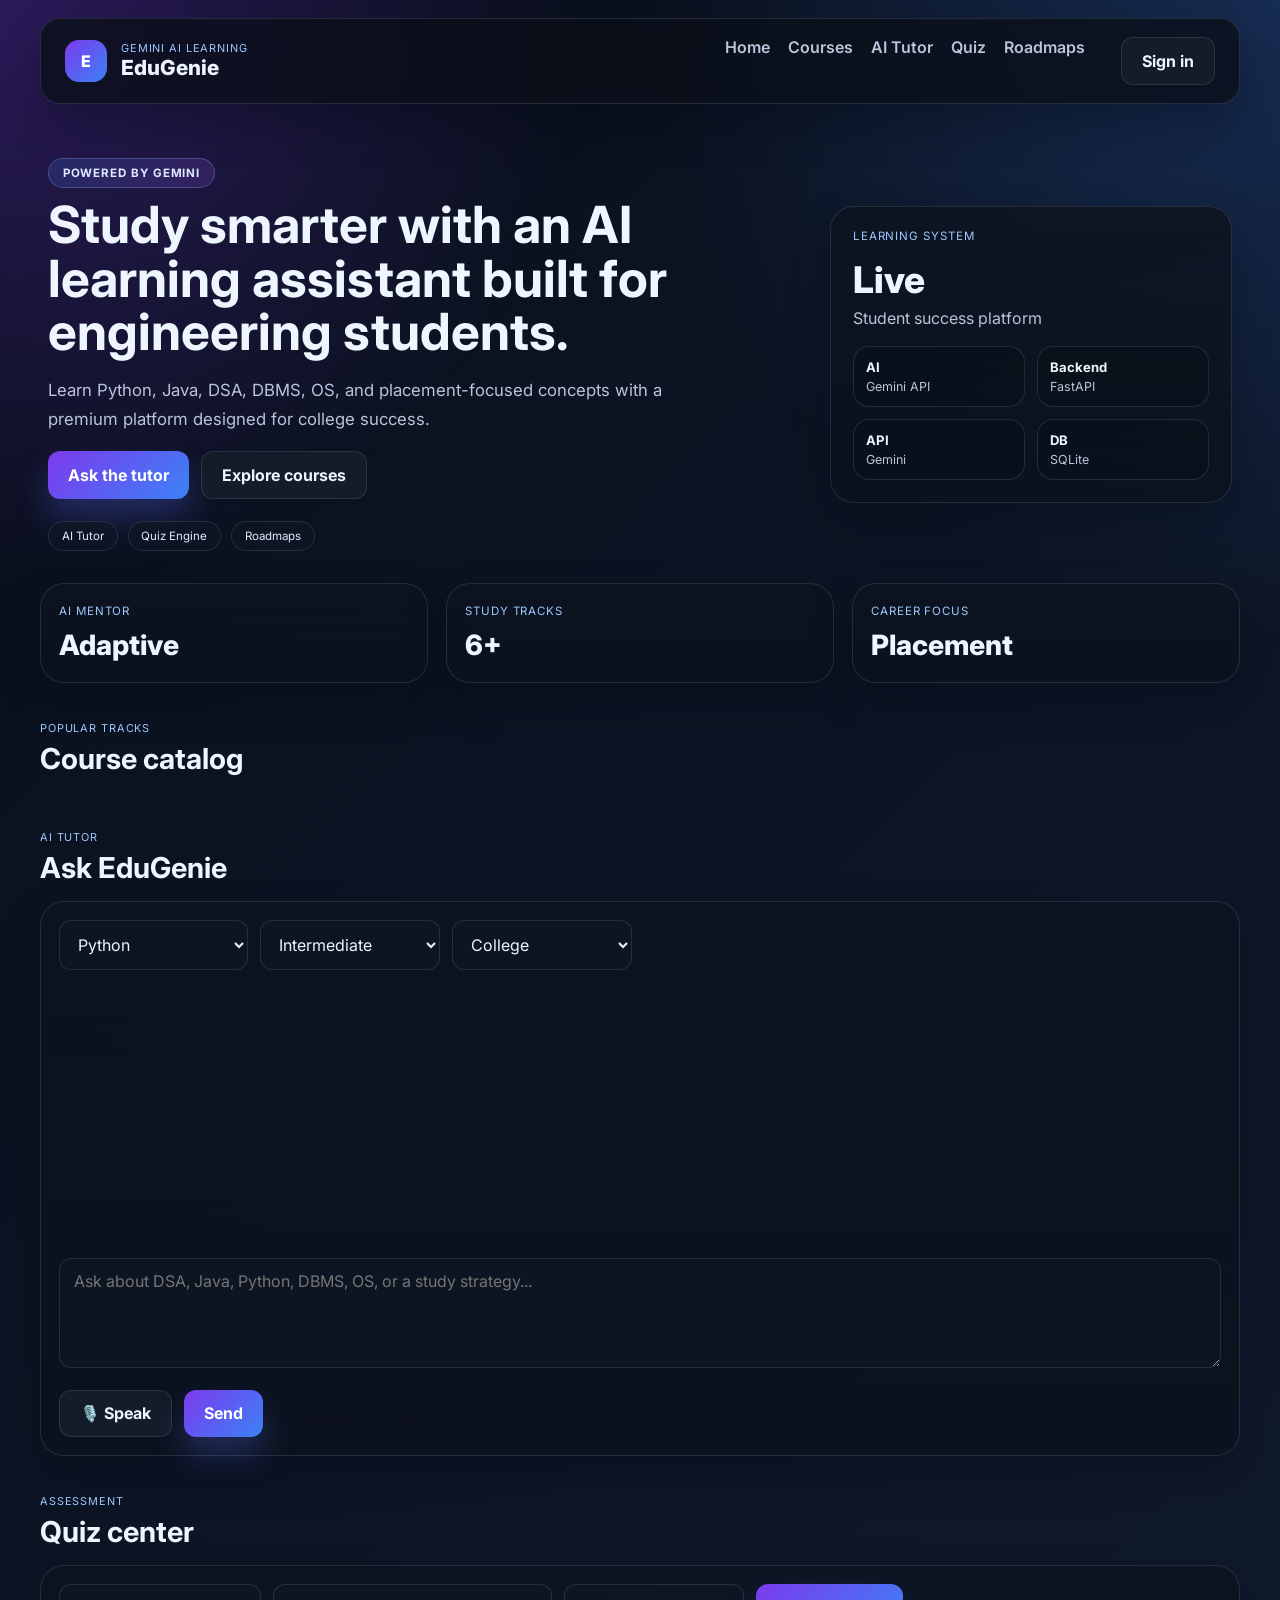
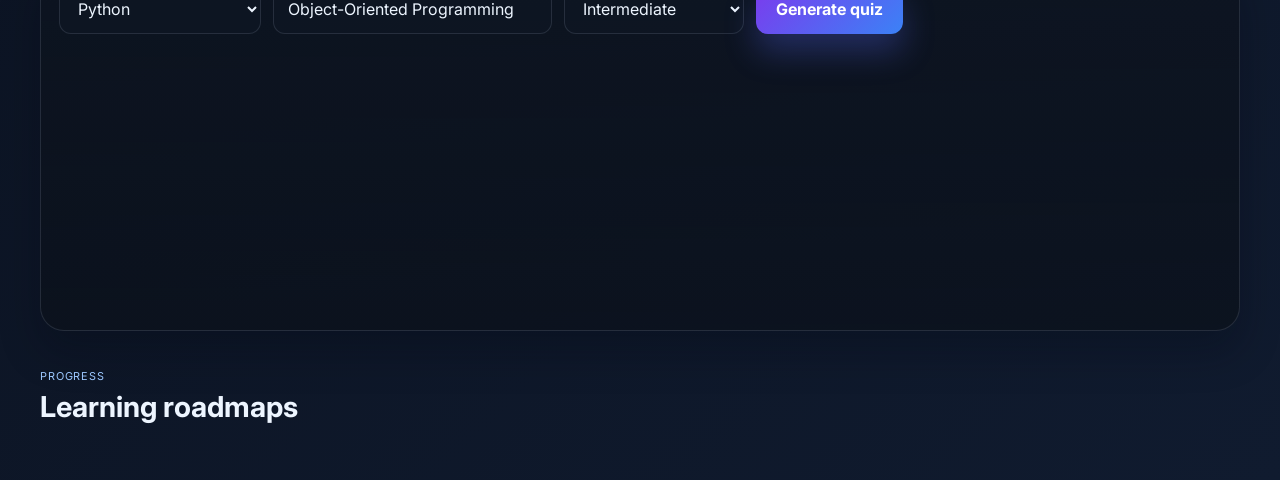
==== templates/index.html @ 33b809d5 "Fix Vercel deployment assets Include the frontend static files and templates required by FastAPI.  R" ====
<!DOCTYPE html>
<html lang="en">
  <head>
    <meta charset="UTF-8" />
    <meta name="viewport" content="width=device-width, initial-scale=1.0" />
    <title>EduGenie</title>
    <link rel="preconnect" href="https://fonts.googleapis.com" />
    <link rel="preconnect" href="https://fonts.gstatic.com" crossorigin />
    <link href="https://fonts.googleapis.com/css2?family=Inter:wght@400;500;600;700;800&display=swap" rel="stylesheet" />
    <link rel="stylesheet" href="/static/styles.css?v=20261003-markdown" />
  </head>
  <body>
    <div class="page-shell">
      <header class="topbar">
        <div class="brand-wrap">
          <div class="brand-icon">E</div>
          <div>
            <div class="eyebrow">Gemini AI Learning</div>
            <div class="brand-name">EduGenie</div>
          </div>
        </div>
        <nav class="nav">
          <a href="#home">Home</a>
          <a href="#courses">Courses</a>
          <a href="#ai-tutor">AI Tutor</a>
          <a href="#quiz">Quiz</a>
          <a href="#roadmaps">Roadmaps</a>
        </nav>
      </header>

      <main>
        <section class="hero" id="home">
          <div class="hero-copy">
            <div class="badge">Powered by Gemini</div>
            <h1>Study smarter with an AI learning assistant built for engineering students.</h1>
            <p>
              Learn Python, Java, DSA, DBMS, OS, and placement-focused concepts with a premium platform designed for college success.
            </p>
            <div class="cta-row">
              <button class="primary" id="scroll-to-chat">Ask the tutor</button>
              <button class="secondary" id="scroll-to-courses">Explore courses</button>
            </div>
            <div class="meta-row">
              <span>AI Tutor</span>
              <span>Quiz Engine</span>
              <span>Roadmaps</span>
            </div>
          </div>
          <div class="hero-panel glass">
            <div class="panel-header">Learning system</div>
            <div class="big-number">Live</div>
            <div class="panel-label">Student success platform</div>
            <div class="mini-grid">
              <div><strong>AI</strong><span>Gemini API</span></div>
              <div><strong>Backend</strong><span>FastAPI</span></div>
              <div><strong>API</strong><span>Gemini</span></div>
              <div><strong>DB</strong><span>SQLite</span></div>
            </div>
          </div>
        </section>

        <section class="stats-row">
          <div class="glass stat-card">
            <div class="stat-label">AI Mentor</div>
            <div class="stat-value">Adaptive</div>
          </div>
          <div class="glass stat-card">
            <div class="stat-label">Study Tracks</div>
            <div class="stat-value">6+</div>
          </div>
          <div class="glass stat-card">
            <div class="stat-label">Career Focus</div>
            <div class="stat-value">Placement</div>
          </div>
        </section>

        <section class="section-block" id="courses">
          <div class="section-head">
            <div>
              <div class="eyebrow">Popular tracks</div>
              <h2>Course catalog</h2>
            </div>
          </div>
          <div id="courses-container" class="course-grid"></div>
        </section>

        <section class="section-block" id="ai-tutor">
          <div class="section-head">
            <div>
              <div class="eyebrow">AI tutor</div>
              <h2>Ask EduGenie</h2>
            </div>
          </div>

          <div class="chat-shell glass">
            <div class="chat-controls">
              <select id="subject-select">
                <option>Python</option>
                <option>Java</option>
                <option>DSA</option>
                <option>DBMS</option>
                <option>OS</option>
                <option>Web Development</option>
              </select>
              <select id="level-select">
                <option>Beginner</option>
                <option selected>Intermediate</option>
                <option>Advanced</option>
              </select>
              <select id="age-select">
                <option>College</option>
                <option>High School</option>
              </select>
            </div>

            <div id="chat-box" class="chat-box"></div>
            <div class="composer">
              <textarea id="chat-input" rows="3" placeholder="Ask about DSA, Java, Python, DBMS, OS, or a study strategy..."></textarea>
              <div class="composer-actions">
                <button id="voice-btn" class="secondary">🎙️ Speak</button>
                <button id="send-btn" class="primary">Send</button>
              </div>
            </div>
          </div>
        </section>

        <section class="section-block" id="quiz">
          <div class="section-head">
            <div>
              <div class="eyebrow">Assessment</div>
              <h2>Quiz center</h2>
            </div>
          </div>

          <div class="quiz-shell glass">
            <div class="quiz-form">
              <select id="quiz-subject">
                <option>Python</option>
                <option>Java</option>
                <option>DSA</option>
                <option>DBMS</option>
                <option>OS</option>
                <option>Computer Networks</option>
              </select>
              <input id="quiz-topic" type="text" value="Object-Oriented Programming" />
              <select id="quiz-level">
                <option>Beginner</option>
                <option selected>Intermediate</option>
                <option>Advanced</option>
              </select>
              <button id="generate-quiz" class="primary">Generate quiz</button>
            </div>
            <div id="quiz-box" class="quiz-box"></div>
          </div>
        </section>

        <section class="section-block" id="roadmaps">
          <div class="section-head">
            <div>
              <div class="eyebrow">Progress</div>
              <h2>Learning roadmaps</h2>
            </div>
          </div>
          <div id="roadmap-container" class="roadmap-grid"></div>
        </section>
      </main>
    </div>

    <script type="module" src="/static/app.js?v=20261003-markdown"></script>
  </body>
</html>
---- static/styles.css ----
:root {
  --bg: #050b14;
  --bg-soft: #0e1725;
  --panel: rgba(16, 23, 36, 0.82);
  --panel-strong: rgba(14, 20, 31, 0.96);
  --line: rgba(148, 163, 184, 0.18);
  --text: #edf5ff;
  --muted: #b9c5da;
  --primary: #7c3aed;
  --secondary: #3b82f6;
  --success: #22c55e;
  --warning: #f59e0b;
  --shadow: 0 20px 40px rgba(3, 7, 18, 0.28);
}

.auth-user {
  max-width: 180px;
  overflow: hidden;
  color: var(--muted);
  font-size: 0.78rem;
  text-overflow: ellipsis;
  white-space: nowrap;
}

.auth-button { white-space: nowrap; }

.auth-backdrop {
  position: fixed;
  z-index: 20;
  inset: 0;
  display: grid;
  place-items: center;
  padding: 18px;
  overflow-y: auto;
  background: rgba(2, 7, 15, 0.78);
  backdrop-filter: blur(8px);
}

.auth-backdrop[hidden] { display: none; }

.auth-dialog {
  position: relative;
  width: min(100%, 430px);
  max-height: calc(100vh - 36px);
  overflow-y: auto;
  overscroll-behavior: contain;
  padding: 30px;
  border: 1px solid var(--line);
  border-radius: 18px;
  background: #101b2b;
  box-shadow: var(--shadow);
}

.auth-dialog h2 { margin: 6px 0 24px; }
.auth-dialog label { display: block; margin: 14px 0 7px; color: var(--muted); }
.auth-dialog input { width: 100%; padding: 12px; border: 1px solid var(--line); border-radius: 9px; background: #09111d; color: var(--text); }
.auth-submit { width: 100%; margin-top: 20px; }
.google-auth-button { width: 100%; margin: 0 0 14px; }
.google-auth-button:disabled { cursor: wait; opacity: 0.7; }
.auth-mode, .auth-reset, .auth-close { border: 0; background: none; color: #a8ceff; cursor: pointer; }
.auth-mode { display: block; margin: 18px auto 0; }
.auth-reset { display: block; margin: 12px auto 0; color: var(--muted); font-size: 0.85rem; }
.auth-close { position: absolute; top: 10px; right: 14px; font-size: 1.6rem; }
.auth-message { min-height: 1.3em; margin: 18px 0 0; color: #a8ceff; font-size: 0.9rem; }

.quiz-options { display: grid; gap: 9px; }
.quiz-option { padding: 11px 13px; border: 1px solid var(--line); border-radius: 9px; background: rgba(7, 14, 24, 0.75); color: var(--text); text-align: left; cursor: pointer; }
.quiz-option:hover:not(:disabled) { border-color: #7cb5ff; }
.quiz-option:disabled { cursor: default; opacity: 0.9; }
.quiz-option.correct { border-color: #22c55e; background: rgba(34, 197, 94, 0.13); }
.quiz-option.incorrect { border-color: #f87171; background: rgba(248, 113, 113, 0.13); }
.quiz-feedback { min-height: 1.3em; margin: 12px 0 0; color: var(--muted); }

@media (max-width: 720px) {
  .auth-user { max-width: 140px; }
  .auth-dialog { padding: 24px 20px; }
}

* { box-sizing: border-box; }

html { scroll-behavior: smooth; }

body {
  margin: 0;
  font-family: 'Inter', sans-serif;
  background:
    radial-gradient(circle at top left, rgba(124, 58, 237, 0.32), transparent 24%),
    radial-gradient(circle at top right, rgba(59, 130, 246, 0.22), transparent 26%),
    linear-gradient(135deg, #050b14 0%, #0b1220 25%, #101b2f 100%);
  color: var(--text);
}

button, input, select, textarea {
  font: inherit;
}

.page-shell {
  width: min(1200px, calc(100% - 30px));
  margin: 18px auto 40px;
}

.topbar {
  display: flex;
  justify-content: space-between;
  align-items: center;
  padding: 18px 24px;
  border: 1px solid var(--line);
  border-radius: 20px;
  background: rgba(10, 16, 26, 0.8);
  box-shadow: var(--shadow);
  backdrop-filter: blur(10px);
}

.brand-wrap {
  display: flex;
  align-items: center;
  gap: 14px;
}

.brand-icon {
  width: 42px;
  height: 42px;
  border-radius: 14px;
  display: grid;
  place-items: center;
  background: linear-gradient(135deg, var(--primary), var(--secondary));
  color: white;
  font-weight: 800;
}

.eyebrow {
  font-size: 0.68rem;
  color: #9cc8ff;
  letter-spacing: 0.08em;
  text-transform: uppercase;
}

.brand-name {
  font-size: 1.3rem;
  font-weight: 800;
}

.nav {
  display: flex;
  gap: 18px;
  flex-wrap: wrap;
}

.nav a {
  text-decoration: none;
  color: var(--muted);
  font-weight: 600;
}

.hero {
  display: grid;
  grid-template-columns: 1.7fr 0.9fr;
  gap: 22px;
  align-items: center;
  margin-top: 26px;
  padding: 28px 8px 8px;
}

.hero-copy h1 {
  font-size: clamp(2.4rem, 4vw, 4rem);
  line-height: 1.05;
  margin: 10px 0 14px;
}

.hero-copy h2 {
  margin: 0 0 10px;
  font-size: clamp(1.5rem, 2vw, 2rem);
}

.hero-copy p {
  font-size: 1.05rem;
  color: var(--muted);
  max-width: 650px;
  line-height: 1.7;
}

.badge {
  display: inline-block;
  border-radius: 999px;
  background: linear-gradient(135deg, rgba(59,130,246,0.18), rgba(168,85,247,0.18));
  border: 1px solid rgba(147,197,253,0.25);
  padding: 0.45rem 0.85rem;
  color: #dfeaff;
  font-size: 0.72rem;
  letter-spacing: 0.08em;
  text-transform: uppercase;
  font-weight: 700;
}

.cta-row, .composer-actions {
  display: flex;
  gap: 12px;
  margin-top: 18px;
  flex-wrap: wrap;
}

button, .btn-link {
  border: none;
  border-radius: 12px;
  cursor: pointer;
  padding: 0.8rem 1.25rem;
  font-weight: 700;
  transition: transform 0.15s ease;
  text-decoration: none;
  display: inline-block;
}

button:hover, .btn-link:hover {
  transform: translateY(-1px);
}

.primary {
  background: linear-gradient(135deg, var(--primary), var(--secondary));
  color: white;
  box-shadow: 0 18px 32px rgba(90, 109, 255, 0.28);
}

.secondary {
  background: rgba(23, 31, 43, 0.86);
  color: var(--text);
  border: 1px solid var(--line);
}

.meta-row {
  display: flex;
  gap: 10px;
  flex-wrap: wrap;
  margin-top: 22px;
}

.meta-row span {
  border: 1px solid var(--line);
  background: rgba(15, 23, 36, 0.72);
  padding: 0.45rem 0.8rem;
  border-radius: 999px;
  font-size: 0.72rem;
  color: #dfeaff;
}

.glass {
  background: linear-gradient(180deg, rgba(13, 20, 32, 0.88), rgba(11, 17, 27, 0.76));
  border: 1px solid var(--line);
  border-radius: 24px;
  box-shadow: var(--shadow);
}

.hero-panel {
  padding: 22px;
}

.panel-header {
  color: #9cc8ff;
  text-transform: uppercase;
  font-size: 0.72rem;
  letter-spacing: 0.08em;
}

.big-number {
  font-size: 2.3rem;
  font-weight: 800;
  margin: 14px 0 6px;
}

.panel-label {
  color: var(--muted);
  margin-bottom: 18px;
}

.mini-grid {
  display: grid;
  grid-template-columns: 1fr 1fr;
  gap: 12px;
}

.mini-grid div {
  display: flex;
  flex-direction: column;
  background: rgba(11, 17, 27, 0.8);
  border: 1px solid var(--line);
  border-radius: 16px;
  padding: 12px;
}

.mini-grid strong {
  font-size: 0.82rem;
  margin-bottom: 4px;
}

.mini-grid span {
  color: var(--muted);
  font-size: 0.78rem;
}

.stats-row {
  display: grid;
  grid-template-columns: repeat(3, minmax(0, 1fr));
  gap: 18px;
  margin-top: 24px;
}

.stat-card {
  padding: 20px 18px;
}

.stat-label {
  text-transform: uppercase;
  letter-spacing: 0.08em;
  color: #9cc8ff;
  font-size: 0.72rem;
}

.stat-value {
  font-size: 1.75rem;
  font-weight: 800;
  margin-top: 10px;
}

.section-block {
  margin-top: 38px;
}

.section-head {
  display: flex;
  justify-content: space-between;
  align-items: center;
  margin-bottom: 16px;
}

.section-head h2 {
  margin: 6px 0 0;
  font-size: clamp(1.8rem, 2.2vw, 2.6rem);
}

.course-grid, .roadmap-grid, .feature-grid, .path-grid {
  display: grid;
  grid-template-columns: repeat(3, minmax(0, 1fr));
  gap: 18px;
}

.course-card, .roadmap-card, .feature-card, .path-card, .info-card {
  background: linear-gradient(180deg, rgba(13, 20, 32, 0.9), rgba(11, 17, 27, 0.75));
  border: 1px solid var(--line);
  border-radius: 22px;
  padding: 18px;
  box-shadow: var(--shadow);
}

.meta {
  font-size: 0.72rem;
  letter-spacing: 0.06em;
  text-transform: uppercase;
  color: #9cc8ff;
  margin-bottom: 10px;
}

.course-card h3, .roadmap-card h3, .feature-card h3, .path-card h3 {
  margin: 0 0 8px;
}

.course-card p, .roadmap-card li, .feature-card p, .path-card p {
  color: var(--muted);
  line-height: 1.6;
}

.tags {
  display: flex;
  flex-wrap: wrap;
  gap: 8px;
  margin-top: 16px;
}

.tag {
  border-radius: 999px;
  background: rgba(96, 165, 250, 0.12);
  border: 1px solid rgba(147, 197, 253, 0.2);
  color: #dbeafe;
  padding: 0.35rem 0.7rem;
  font-size: 0.72rem;
  font-weight: 700;
}

.chat-shell, .quiz-shell {
  padding: 18px;
}

.chat-controls, .quiz-form {
  display: flex;
  gap: 12px;
  flex-wrap: wrap;
  margin-bottom: 14px;
}

select, input, textarea {
  background: rgba(15, 23, 36, 0.76);
  border: 1px solid var(--line);
  border-radius: 12px;
  color: var(--text);
  padding: 0.8rem 0.9rem;
}

select, input {
  min-width: 180px;
}

textarea {
  width: 100%;
  resize: vertical;
  min-height: 110px;
}

.chat-box, .quiz-box {
  min-height: 260px;
  max-height: 420px;
  overflow-y: auto;
  display: flex;
  flex-direction: column;
  gap: 12px;
  padding-right: 4px;
}

.message {
  padding: 14px 16px;
  border-radius: 18px;
  border: 1px solid var(--line);
  background: rgba(15, 23, 36, 0.8);
  max-width: 85%;
  line-height: 1.6;
  white-space: pre-line;
}

.message.user {
  align-self: flex-end;
  background: rgba(34, 197, 94, 0.09);
  border-color: rgba(34, 197, 94, 0.18);
}

.message.assistant {
  align-self: flex-start;
  background: rgba(124, 58, 237, 0.08);
  border-color: rgba(124, 58, 237, 0.18);
}

.markdown-content > :first-child {
  margin-top: 0;
}

.markdown-content > :last-child {
  margin-bottom: 0;
}

.markdown-content p,
.markdown-content ul,
.markdown-content ol,
.markdown-content blockquote {
  line-height: 1.7;
}

.markdown-content ul,
.markdown-content ol {
  padding-left: 1.5rem;
}

.markdown-content pre {
  overflow-x: auto;
  padding: 12px 14px;
  border: 1px solid var(--line);
  border-radius: 10px;
  background: rgba(5, 10, 18, 0.75);
  white-space: pre;
}

.markdown-content :not(pre) > code {
  padding: 0.12em 0.35em;
  border-radius: 5px;
  background: rgba(148, 163, 184, 0.16);
}

.markdown-content a {
  color: #a8ceff;
}

.markdown-content blockquote {
  margin-left: 0;
  padding-left: 14px;
  border-left: 3px solid #7c3aed;
  color: var(--muted);
}

.quiz-feedback p {
  margin-bottom: 8px;
}

.composer {
  margin-top: 14px;
}

.summary-box, .quiz-box, .path-output {
  margin-top: 18px;
}

.summary-box {
  border: 1px solid var(--line);
  border-radius: 18px;
  background: rgba(15, 23, 36, 0.8);
  padding: 18px;
  color: var(--muted);
  line-height: 1.7;
  white-space: pre-line;
}

.path-output {
  border: 1px solid var(--line);
  border-radius: 18px;
  background: rgba(15, 23, 36, 0.8);
  padding: 18px;
  color: var(--muted);
  line-height: 1.8;
}

.path-output > h3 {
  margin-top: 0;
}

.path-output > .path-grid {
  margin-top: 16px;
}

.path-card h4 {
  margin: 16px 0 6px;
}

.path-card ul {
  margin: 0;
  padding-left: 20px;
}

.path-card li {
  color: var(--muted);
  line-height: 1.6;
}

.quiz-item {
  border: 1px solid var(--line);
  border-radius: 18px;
  background: rgba(15, 23, 36, 0.8);
  padding: 16px;
}

.quiz-item h4 {
  margin-top: 0;
}

.quiz-options {
  display: grid;
  gap: 8px;
  margin-top: 12px;
}

.quiz-option {
  display: flex;
  align-items: center;
  gap: 10px;
  background: rgba(11, 17, 27, 0.7);
  border: 1px solid var(--line);
  padding: 10px 12px;
  border-radius: 12px;
  color: var(--text);
}

.quiz-option.correct {
  border-color: rgba(34, 197, 94, 0.3);
  background: rgba(34, 197, 94, 0.08);
}

.quiz-option.incorrect {
  border-color: rgba(239, 68, 68, 0.3);
  background: rgba(239, 68, 68, 0.08);
}

@media (max-width: 900px) {
  .hero { grid-template-columns: 1fr; }
  .course-grid, .roadmap-grid, .feature-grid, .path-grid, .stats-row { grid-template-columns: 1fr; }
  .topbar { flex-direction: column; align-items: flex-start; gap: 14px; }
}
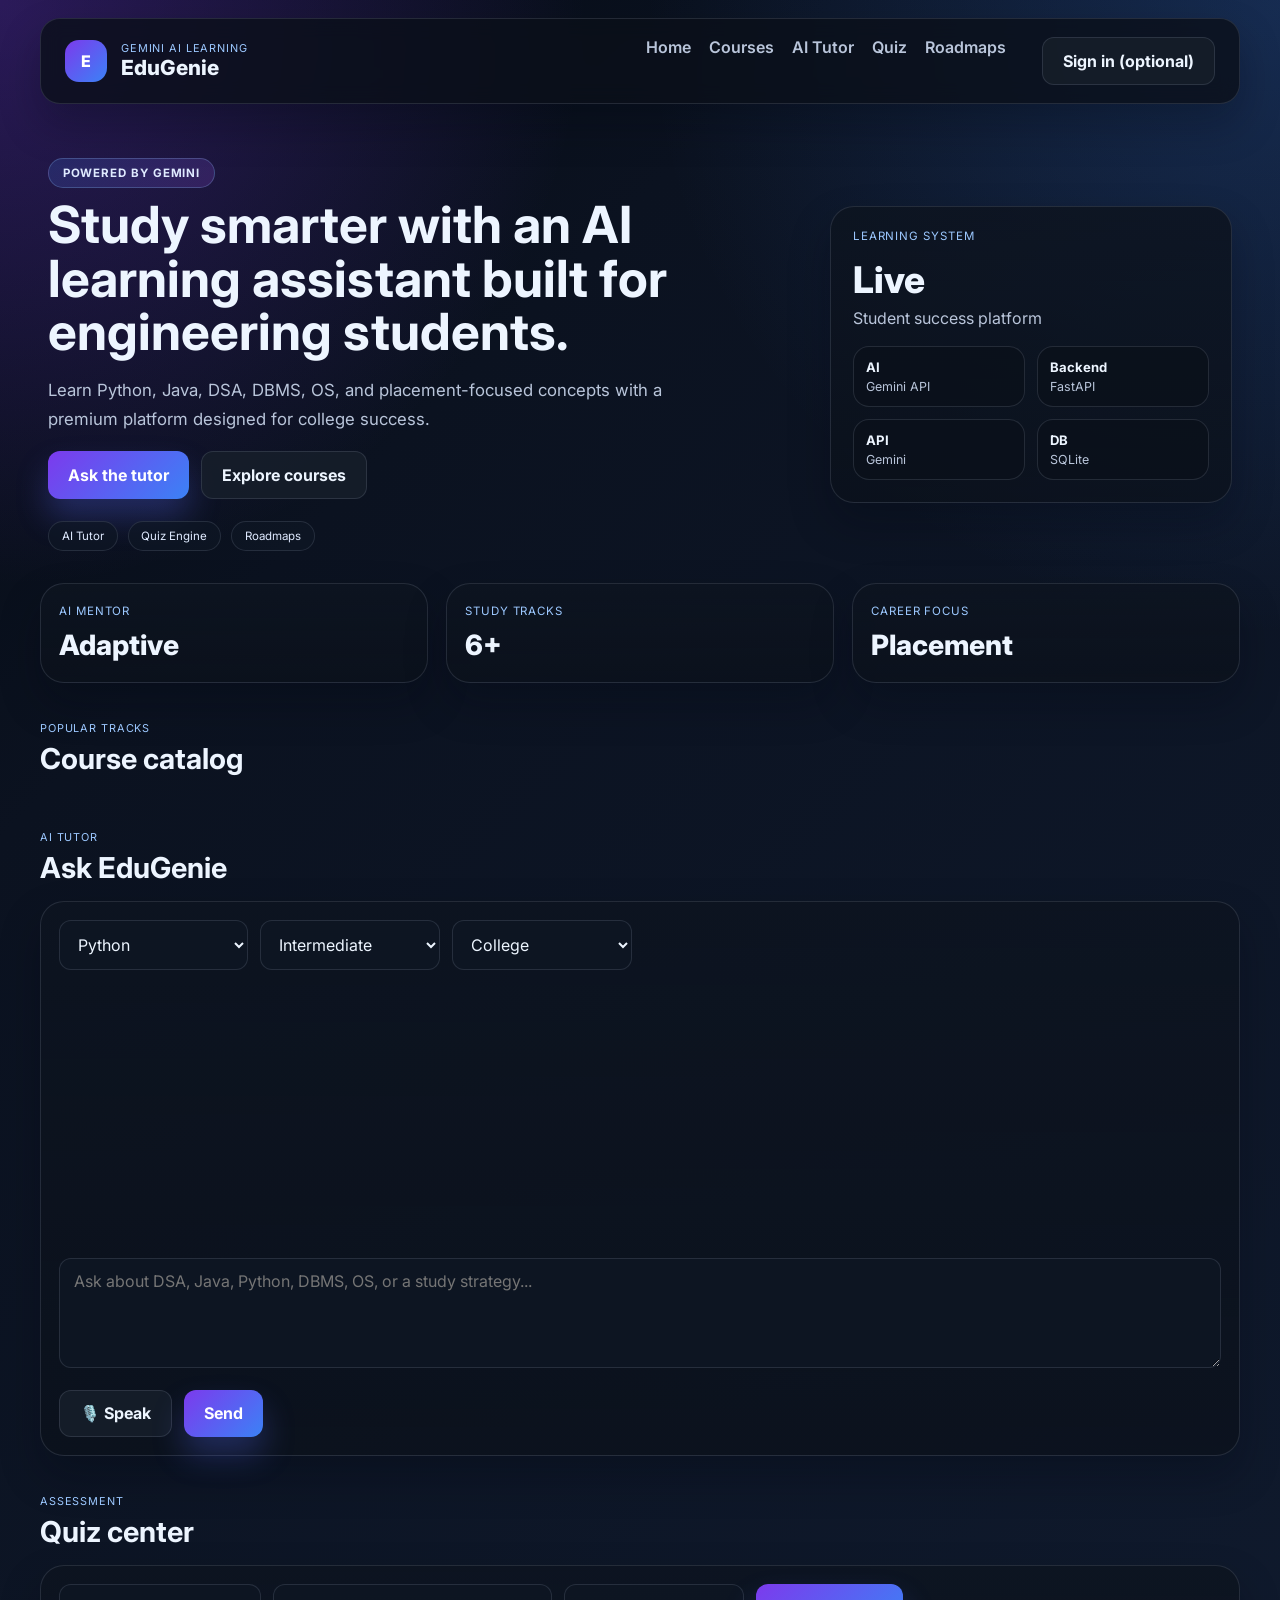
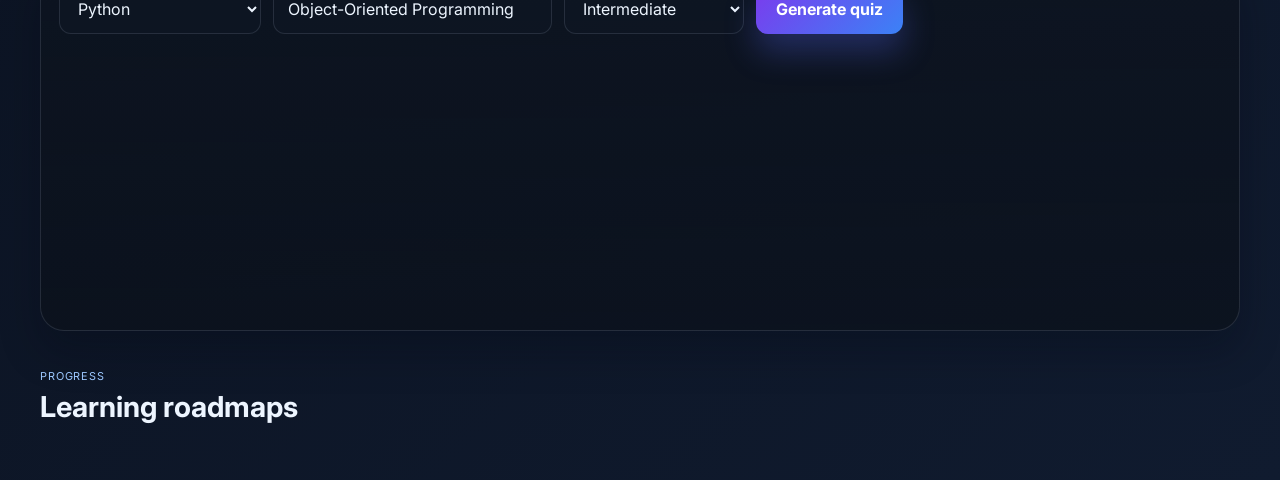
==== commit 1e935940: "Allow guest access to learning tools Co-authored-by: Copilot <223556219+Copilot@users.noreply.github" ====
--- a/templates/index.html
+++ b/templates/index.html
@@ -7,7 +7,7 @@
     <link rel="preconnect" href="https://fonts.googleapis.com" />
     <link rel="preconnect" href="https://fonts.gstatic.com" crossorigin />
     <link href="https://fonts.googleapis.com/css2?family=Inter:wght@400;500;600;700;800&display=swap" rel="stylesheet" />
-    <link rel="stylesheet" href="/static/styles.css?v=20261003-markdown" />
+    <link rel="stylesheet" href="/static/styles.css?v=20261003-email-verification" />
   </head>
   <body>
     <div class="page-shell">
@@ -166,6 +166,6 @@
       </main>
     </div>
 
-    <script type="module" src="/static/app.js?v=20261003-markdown"></script>
+    <script type="module" src="/static/app.js?v=20261003-guest-access"></script>
   </body>
 </html>
--- a/static/styles.css
+++ b/static/styles.css
@@ -60,6 +60,7 @@
 .auth-mode, .auth-reset, .auth-close { border: 0; background: none; color: #a8ceff; cursor: pointer; }
 .auth-mode { display: block; margin: 18px auto 0; }
 .auth-reset { display: block; margin: 12px auto 0; color: var(--muted); font-size: 0.85rem; }
+.auth-reset[hidden] { display: none; }
 .auth-close { position: absolute; top: 10px; right: 14px; font-size: 1.6rem; }
 .auth-message { min-height: 1.3em; margin: 18px 0 0; color: #a8ceff; font-size: 0.9rem; }
 
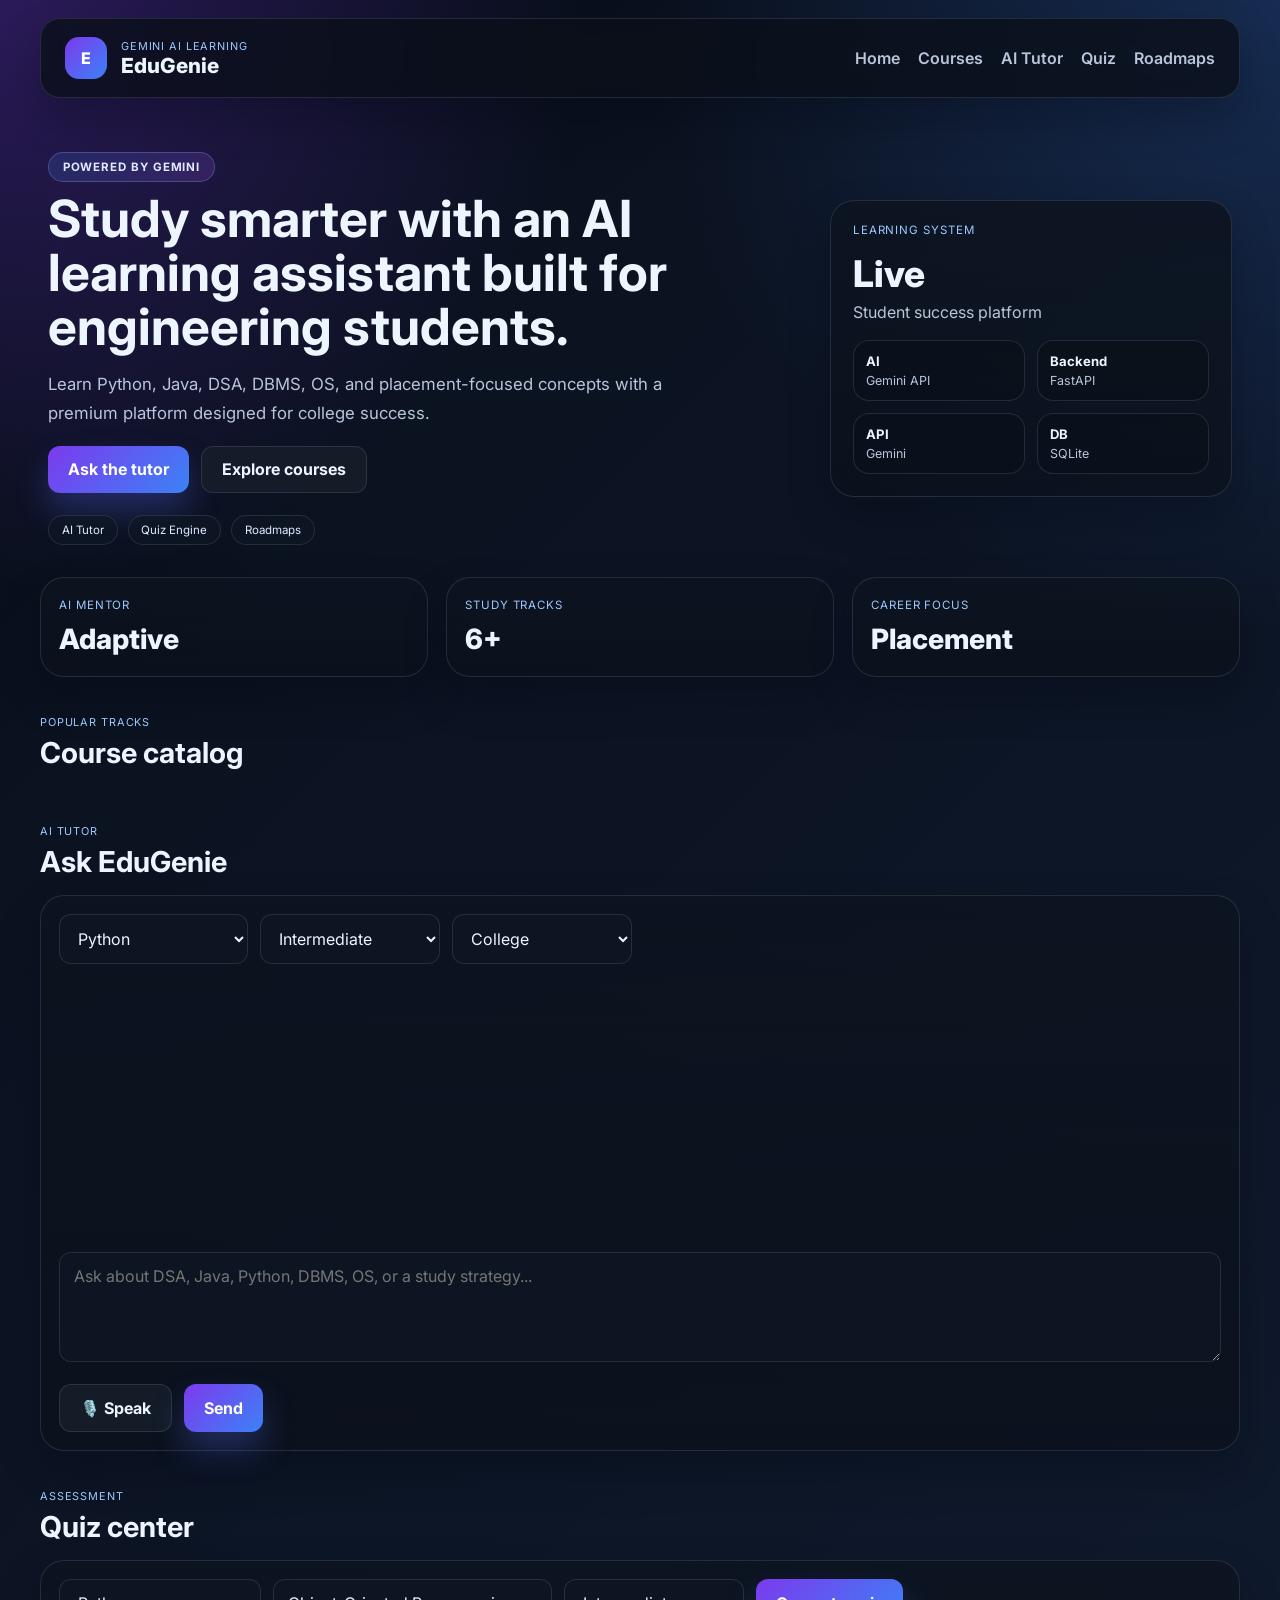
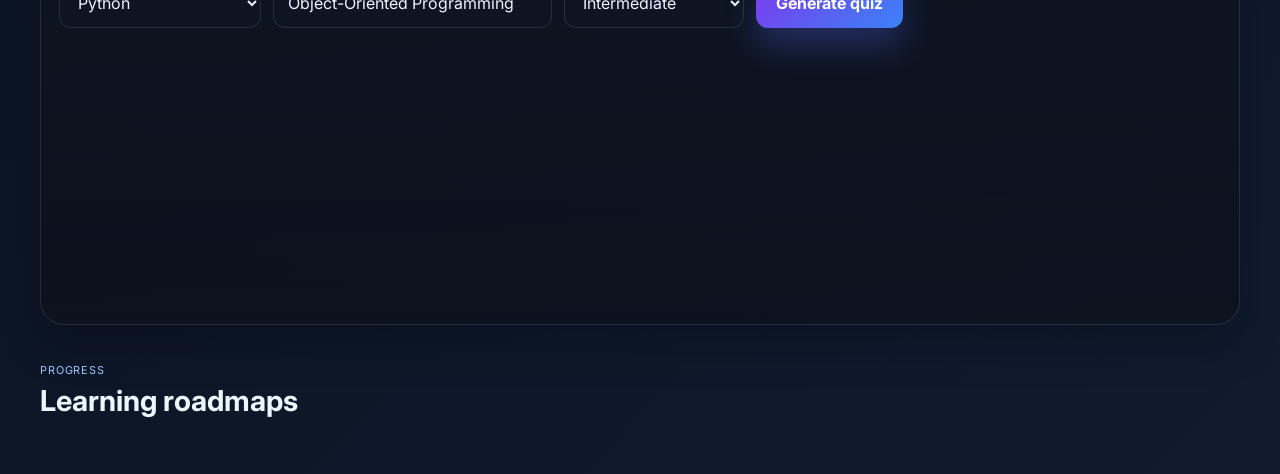
==== commit 567864a7: "Guest-only UI, offline chat fallback, Vercel deploy config" ====
--- a/templates/index.html
+++ b/templates/index.html
@@ -166,6 +166,6 @@
       </main>
     </div>
 
-    <script type="module" src="/static/app.js?v=20261003-guest-access"></script>
+    <script type="module" src="/static/app.js?v=20261003-nologin"></script>
   </body>
 </html>
